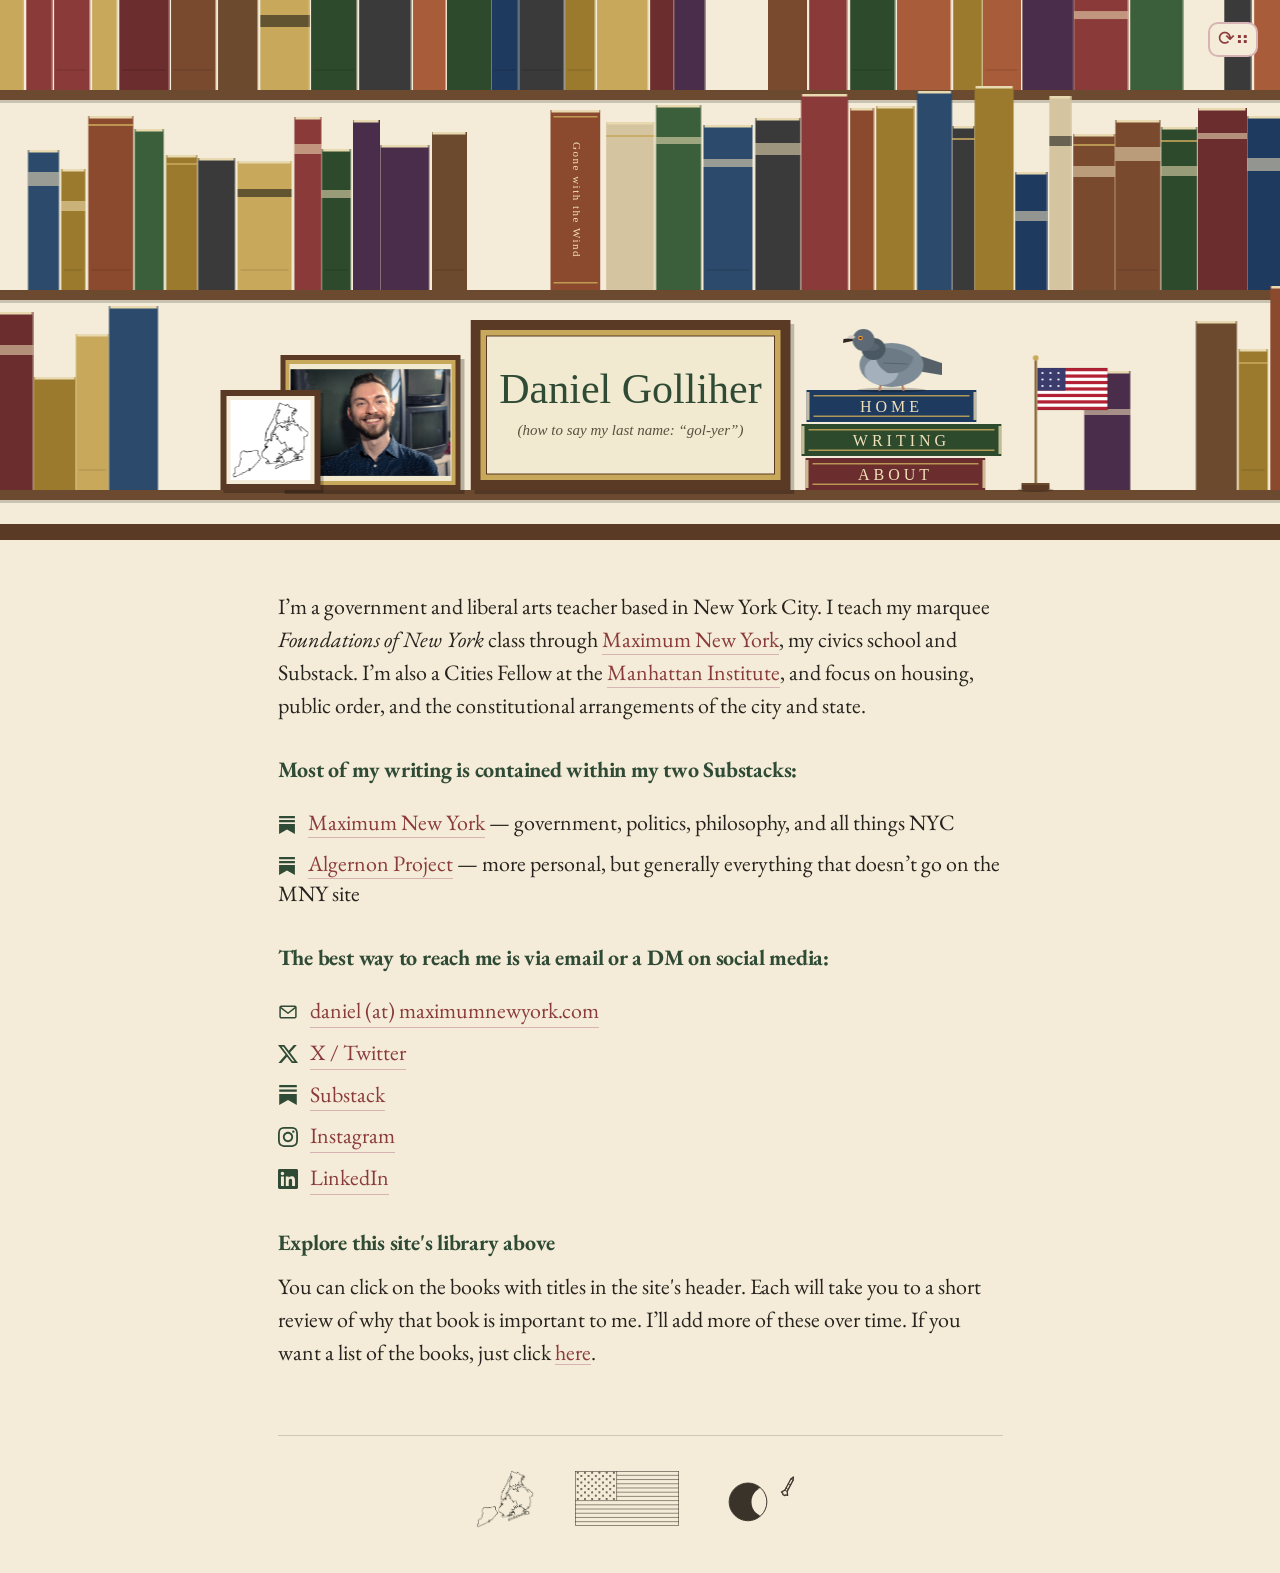
==== index.html @ 2d8f5385 "Simplify moon to crescent-shadow-inside-circle (matching model image) The photo-informed version wit" ====
<!doctype html>
<html lang="en">
<head>
  <meta charset="utf-8">
  <title>Daniel Golliher</title>
  <meta name="viewport" content="width=850">
  <link rel="stylesheet" href="lib/style.css">
</head>
<body>

<div class="shelves">
  <object id="shelves" class="shelves" type="image/svg+xml" data="lib/shelves.svg"></object>
  <script>
    window.populate_shelves = function(shelves) {
      var doc = shelves.contentDocument;
      if (!doc) return;
      var books = doc.querySelectorAll('g.book');
      var group_delays = {};
      books.forEach(function(book) {
        var group = Array.from(book.classList).find(c => c.startsWith('book-g'));
        var delay;
        if (group && group_delays[group] === undefined) {
          group_delays[group] = Math.random() * 2.5;
          delay = group_delays[group];
        } else if (group) {
          delay = group_delays[group] + Math.random() * 0.4;
        } else {
          delay = Math.random() * 2.5;
        }
        book.style.animation = 'none';
        void book.getBoundingClientRect();
        setTimeout(function() {
          book.style.opacity = '0';
          book.style.animation = 'place_book 0.9s ease-out forwards';
          book.style.animationDelay = delay + 's';
        }, 10);
      });
    };

    document.addEventListener('DOMContentLoaded', function() {
      var shelves = document.getElementById('shelves');
      shelves.addEventListener('load', function() {
        var already = sessionStorage.getItem('has_populated_shelves');
        if (!already) {
          populate_shelves(shelves);
          sessionStorage.setItem('has_populated_shelves', 'true');
        } else {
          var doc = shelves.contentDocument;
          if (doc) doc.querySelectorAll('g.book').forEach(function(b) { b.style.opacity = '1'; });
        }
      });
      var btn = document.getElementById('restock_shelves');
      if (btn) btn.addEventListener('click', function(e) {
        e.preventDefault();
        populate_shelves(shelves);
      });
    });
  </script>
</div>

<a href="#" id="restock_shelves" class="restock" title="Restock the shelves">&#10227;&#10294;</a>

<h1 class="sr-only">Daniel Golliher</h1>
<nav class="sr-only">
  <a href="./">Home</a>
  <a href="#writing">Writing</a>
  <a href="#about">About</a>
</nav>

<section id="about">
  <p>
    I&rsquo;m a government and liberal arts teacher based in New York City.
    I teach my marquee <em>Foundations of New York</em> class through
    <a href="https://maximumnewyork.com">Maximum New York</a>, my civics
    school and Substack. I&rsquo;m also a Cities Fellow at the
    <a href="https://manhattan.institute">Manhattan Institute</a>, and focus
    on housing, public order, and the constitutional arrangements of the
    city and state.
  </p>
</section>

<section id="writing">
  <h2>Most of my writing is contained within my two Substacks:</h2>
  <ul class="writing-list">
    <li>
      <svg class="icon" viewBox="0 0 24 24" fill="currentColor" aria-hidden="true">
        <path d="M22.539 8.242H1.46V5.406h21.08v2.836zM1.46 10.812V24L12 18.11 22.54 24V10.812H1.46zM22.54 0H1.46v2.836h21.08V0z"/>
      </svg>
      <a href="https://maximumnewyork.com" target="_blank" rel="noopener">Maximum New York</a> &mdash; government, politics, philosophy, and all things NYC
    </li>
    <li>
      <svg class="icon" viewBox="0 0 24 24" fill="currentColor" aria-hidden="true">
        <path d="M22.539 8.242H1.46V5.406h21.08v2.836zM1.46 10.812V24L12 18.11 22.54 24V10.812H1.46zM22.54 0H1.46v2.836h21.08V0z"/>
      </svg>
      <a href="#" target="_blank" rel="noopener">Algernon Project</a> &mdash; more personal, but generally everything that doesn&rsquo;t go on the MNY site
    </li>
  </ul>
</section>

<section id="contact">
  <h2>The best way to reach me is via email or a DM on social media:</h2>
  <ul class="contact-list">
    <li>
      <svg class="icon" viewBox="0 0 24 24" fill="none" stroke="currentColor" stroke-width="1.8" stroke-linejoin="round" stroke-linecap="round" aria-hidden="true">
        <rect x="2.5" y="5" width="19" height="14" rx="1.5"/>
        <path d="M3 6.5l9 7 9-7"/>
      </svg>
      <a href="mailto:daniel@maximumnewyork.com" target="_blank" rel="noopener">daniel (at) maximumnewyork.com</a>
    </li>
    <li>
      <svg class="icon" viewBox="0 0 24 24" fill="currentColor" aria-hidden="true">
        <path d="M18.901 1.153h3.68l-8.04 9.19L24 22.846h-7.406l-5.8-7.584-6.638 7.584H.474l8.6-9.83L0 1.154h7.594l5.243 6.932ZM17.61 20.644h2.039L6.486 3.24H4.298Z"/>
      </svg>
      <a href="https://x.com/danielgolliher" target="_blank" rel="noopener">X / Twitter</a>
    </li>
    <li>
      <svg class="icon" viewBox="0 0 24 24" fill="currentColor" aria-hidden="true">
        <path d="M22.539 8.242H1.46V5.406h21.08v2.836zM1.46 10.812V24L12 18.11 22.54 24V10.812H1.46zM22.54 0H1.46v2.836h21.08V0z"/>
      </svg>
      <a href="https://substack.com/@danielgolliher" target="_blank" rel="noopener">Substack</a>
    </li>
    <li>
      <svg class="icon" viewBox="0 0 24 24" fill="currentColor" aria-hidden="true">
        <path d="M12 2.163c3.204 0 3.584.012 4.85.07 3.252.148 4.771 1.691 4.919 4.919.058 1.265.069 1.645.069 4.849 0 3.205-.012 3.584-.069 4.849-.149 3.225-1.664 4.771-4.919 4.919-1.266.058-1.644.07-4.85.07-3.204 0-3.584-.012-4.849-.07-3.26-.149-4.771-1.699-4.919-4.92-.058-1.265-.07-1.644-.07-4.849 0-3.204.013-3.583.07-4.849.149-3.227 1.664-4.771 4.919-4.919 1.266-.057 1.645-.069 4.849-.069zm0-2.163c-3.259 0-3.667.014-4.947.072-4.358.2-6.78 2.618-6.98 6.98-.059 1.281-.073 1.689-.073 4.948 0 3.259.014 3.668.072 4.948.2 4.358 2.618 6.78 6.98 6.98 1.281.058 1.689.072 4.948.072 3.259 0 3.668-.014 4.948-.072 4.354-.2 6.782-2.618 6.979-6.98.059-1.28.073-1.689.073-4.948 0-3.259-.014-3.667-.072-4.947-.196-4.354-2.617-6.78-6.979-6.98-1.281-.059-1.69-.073-4.949-.073zm0 5.838c-3.403 0-6.162 2.759-6.162 6.162s2.759 6.163 6.162 6.163 6.162-2.759 6.162-6.163c0-3.403-2.759-6.162-6.162-6.162zm0 10.162c-2.209 0-4-1.79-4-4 0-2.209 1.791-4 4-4s4 1.791 4 4c0 2.21-1.791 4-4 4zm6.406-11.845c-.796 0-1.441.645-1.441 1.44s.645 1.44 1.441 1.44c.795 0 1.439-.645 1.439-1.44s-.644-1.44-1.439-1.44z"/>
      </svg>
      <a href="https://instagram.com/danielgolliher" target="_blank" rel="noopener">Instagram</a>
    </li>
    <li>
      <svg class="icon" viewBox="0 0 24 24" fill="currentColor" aria-hidden="true">
        <path d="M20.447 20.452h-3.554v-5.569c0-1.328-.027-3.037-1.852-3.037-1.853 0-2.136 1.445-2.136 2.939v5.667H9.351V9h3.414v1.561h.046c.477-.9 1.637-1.85 3.37-1.85 3.601 0 4.267 2.37 4.267 5.455v6.286zM5.337 7.433c-1.144 0-2.063-.926-2.063-2.065 0-1.138.92-2.063 2.063-2.063 1.14 0 2.064.925 2.064 2.063 0 1.139-.925 2.065-2.064 2.065zm1.782 13.019H3.555V9h3.564v11.452zM22.225 0H1.771C.792 0 0 .774 0 1.729v20.542C0 23.227.792 24 1.771 24h20.451C23.2 24 24 23.227 24 22.271V1.729C24 .774 23.2 0 22.225 0z"/>
      </svg>
      <a href="https://linkedin.com/in/danielgolliher" target="_blank" rel="noopener">LinkedIn</a>
    </li>
  </ul>
</section>

<section id="library">
  <h2>Explore this site's library above</h2>
  <p>
    You can click on the books with titles in the site's header. Each will take
    you to a short review of why that book is important to me. I&rsquo;ll add
    more of these over time. If you want a list of the books, just click
    <button type="button" class="library-toggle" aria-expanded="false" aria-controls="library-list">here</button>.
  </p>
  <ul id="library-list" class="library-list" hidden>
    <!-- BOOKS:START -->
    <li><a href="/books/gone-with-the-wind/">Gone with the Wind</a></li>
    <!-- BOOKS:END -->
  </ul>
</section>

<script>
  (function() {
    var btn = document.querySelector('.library-toggle');
    if (!btn) return;
    btn.addEventListener('click', function() {
      var list = document.getElementById('library-list');
      if (!list) return;
      var hidden = list.hasAttribute('hidden');
      if (hidden) list.removeAttribute('hidden'); else list.setAttribute('hidden', '');
      btn.setAttribute('aria-expanded', String(hidden));
    });
  })();
</script>

<footer class="flourish" aria-hidden="true">
  <img class="flourish-item flourish-boroughs" src="lib/nyc-boroughs.png" alt="" width="60" height="60">

  <svg class="flourish-item flourish-flag" viewBox="0 0 190 100" width="104" height="55" xmlns="http://www.w3.org/2000/svg">
    <g fill="none" stroke="#3a332a" stroke-width="1" stroke-linejoin="miter" stroke-linecap="butt" vector-effect="non-scaling-stroke">
      <!-- outer border -->
      <rect x="0.5" y="0.5" width="189" height="99"/>
      <!-- top 6 stripe lines span only from canton right (x=76) to flag right -->
      <line x1="76" y1="7.69"  x2="190" y2="7.69"/>
      <line x1="76" y1="15.38" x2="190" y2="15.38"/>
      <line x1="76" y1="23.08" x2="190" y2="23.08"/>
      <line x1="76" y1="30.77" x2="190" y2="30.77"/>
      <line x1="76" y1="38.46" x2="190" y2="38.46"/>
      <line x1="76" y1="46.15" x2="190" y2="46.15"/>
      <!-- canton bottom = stripe line 7, full width -->
      <line x1="0" y1="53.85" x2="190" y2="53.85"/>
      <!-- remaining 5 stripe lines, full width -->
      <line x1="0" y1="61.54" x2="190" y2="61.54"/>
      <line x1="0" y1="69.23" x2="190" y2="69.23"/>
      <line x1="0" y1="76.92" x2="190" y2="76.92"/>
      <line x1="0" y1="84.62" x2="190" y2="84.62"/>
      <line x1="0" y1="92.31" x2="190" y2="92.31"/>
      <!-- canton right edge -->
      <line x1="76" y1="0" x2="76" y2="53.85"/>
      <!-- 50 outlined stars in 9 rows (6-5-6-5-6-5-6-5-6) -->
      <defs>
        <polygon id="f-star"
          points="0,-1.8 0.40,-0.56 1.71,-0.56 0.65,0.21 1.06,1.46 0,0.69 -1.06,1.46 -0.65,0.21 -1.71,-0.56 -0.40,-0.56"/>
      </defs>
      <use href="#f-star" x="5"    y="2.9"/><use href="#f-star" x="18.2" y="2.9"/><use href="#f-star" x="31.4" y="2.9"/>
      <use href="#f-star" x="44.6" y="2.9"/><use href="#f-star" x="57.8" y="2.9"/><use href="#f-star" x="71"   y="2.9"/>
      <use href="#f-star" x="11.6" y="8.9"/><use href="#f-star" x="24.8" y="8.9"/><use href="#f-star" x="38"   y="8.9"/>
      <use href="#f-star" x="51.2" y="8.9"/><use href="#f-star" x="64.4" y="8.9"/>
      <use href="#f-star" x="5"    y="14.9"/><use href="#f-star" x="18.2" y="14.9"/><use href="#f-star" x="31.4" y="14.9"/>
      <use href="#f-star" x="44.6" y="14.9"/><use href="#f-star" x="57.8" y="14.9"/><use href="#f-star" x="71"   y="14.9"/>
      <use href="#f-star" x="11.6" y="20.9"/><use href="#f-star" x="24.8" y="20.9"/><use href="#f-star" x="38"   y="20.9"/>
      <use href="#f-star" x="51.2" y="20.9"/><use href="#f-star" x="64.4" y="20.9"/>
      <use href="#f-star" x="5"    y="26.9"/><use href="#f-star" x="18.2" y="26.9"/><use href="#f-star" x="31.4" y="26.9"/>
      <use href="#f-star" x="44.6" y="26.9"/><use href="#f-star" x="57.8" y="26.9"/><use href="#f-star" x="71"   y="26.9"/>
      <use href="#f-star" x="11.6" y="32.9"/><use href="#f-star" x="24.8" y="32.9"/><use href="#f-star" x="38"   y="32.9"/>
      <use href="#f-star" x="51.2" y="32.9"/><use href="#f-star" x="64.4" y="32.9"/>
      <use href="#f-star" x="5"    y="38.9"/><use href="#f-star" x="18.2" y="38.9"/><use href="#f-star" x="31.4" y="38.9"/>
      <use href="#f-star" x="44.6" y="38.9"/><use href="#f-star" x="57.8" y="38.9"/><use href="#f-star" x="71"   y="38.9"/>
      <use href="#f-star" x="11.6" y="44.9"/><use href="#f-star" x="24.8" y="44.9"/><use href="#f-star" x="38"   y="44.9"/>
      <use href="#f-star" x="51.2" y="44.9"/><use href="#f-star" x="64.4" y="44.9"/>
      <use href="#f-star" x="5"    y="50.9"/><use href="#f-star" x="18.2" y="50.9"/><use href="#f-star" x="31.4" y="50.9"/>
      <use href="#f-star" x="44.6" y="50.9"/><use href="#f-star" x="57.8" y="50.9"/><use href="#f-star" x="71"   y="50.9"/>
    </g>
  </svg>

  <svg class="flourish-item flourish-moon" viewBox="0 0 60 40" width="87" height="58" xmlns="http://www.w3.org/2000/svg">
    <defs>
      <!-- Mask that fills just the shadow portion of the moon disk.
           White areas of the mask become opaque in the masked element;
           black areas become transparent. The moon disk is white (visible),
           an offset circle bites out the lit area on the right (black). -->
      <mask id="crescent-mask">
        <rect width="60" height="40" fill="black"/>
        <circle cx="20" cy="22" r="13" fill="white"/>
        <circle cx="33" cy="22" r="10.6" fill="black"/>
      </mask>
    </defs>

    <!-- Crescent shadow: solid ink, shaped by the mask -->
    <circle cx="20" cy="22" r="13" fill="#3a332a" mask="url(#crescent-mask)"/>

    <!-- Full moon outline over the top -->
    <circle cx="20" cy="22" r="13" fill="none" stroke="#3a332a"
            stroke-width="1" vector-effect="non-scaling-stroke"/>

    <!-- Rocket: slim elongated silhouette passing over the upper-right -->
    <g fill="none" stroke="#3a332a" stroke-linejoin="round" stroke-linecap="round"
       transform="translate(48 11) rotate(28)" stroke-width="0.9"
       vector-effect="non-scaling-stroke">
      <path d="M 0 -7 L -0.9 -5 L -0.9 3.8 L -2.4 6 L -1.2 6.3 L -0.8 7.1 L 0.8 7.1 L 1.2 6.3 L 2.4 6 L 0.9 3.8 L 0.9 -5 Z"/>
      <g stroke-width="0.5">
        <line x1="-0.9" y1="-5"   x2="0.9" y2="-5"/>
        <line x1="-0.9" y1="-1.2" x2="0.9" y2="-1.2"/>
        <line x1="-0.9" y1="2.2"  x2="0.9" y2="2.2"/>
        <line x1="-0.9" y1="3.8"  x2="0.9" y2="3.8"/>
      </g>
    </g>
  </svg>
</footer>

</body>
</html>
---- lib/style.css ----
@import url("https://fonts.googleapis.com/css2?family=EB+Garamond:ital,wght@0,400;0,500;1,400&family=IM+Fell+English:ital@0;1&family=IM+Fell+English+SC&display=swap");

:root {
  --black: #26221d;
  --accent: #8b3a3a;        /* oxblood — link */
  --accent-light: #d8b3b3;  /* faded rose — underline */
  --blue: #2f4a35;          /* deep library green — heading */
  --blue-light: #bfd1bf;
  --white: #f4ecd8;         /* warm cream — paper */
  --svg-width: 1989px;

  /* shelf theme variables — cross into the SVG via JS (and default here) */
  --wall: #f4ecd8;
  --frame: #5a3a24;
  --shelf: #6b4a30;
}

/* ############################# global ############################# */

body {
  font-family: "EB Garamond", "Adobe Caslon Pro", Georgia, serif;
  font-size: 22px;
  font-weight: 400;
  color: var(--black);
  width: 725px;
  padding: 0 50px;
  margin: 0 auto;
  background-color: var(--white);
  line-height: 1.5;
}

h1, h2, h3 { font-family: "IM Fell English", "EB Garamond", serif; }

.enable_transition { transition: background-color 0.15s; }

a, a:visited, a:active {
  color: var(--accent);
  text-decoration: none;
  border-bottom: 1px solid var(--accent-light);
}
a:hover { border-bottom: 3px solid var(--accent); }
.enable_transition_a { transition: 0.15s; }

h1, h2, h3 {
  font-weight: 700;
  color: var(--blue);
  letter-spacing: -0.01em;
}

h1 {
  font-size: 48px;
  text-align: center;
  margin: 0 0 14px;
}

h2 { font-size: 24px; text-align: center; }
h3 { font-size: 22px; }

p { margin: 0 0 1em; }

em { font-style: italic; }

ul {
  list-style: none;
  padding: 0;
  line-height: 1.4;
}

li { margin-bottom: 8px; }

section h2 {
  font-size: 22px;
  font-weight: 700;
  text-align: left;
  color: var(--blue);
  margin: 1.4em 0 0.5em;
}

/* Individual book pages (/books/<slug>/) */
article.book-page {
  margin: 1em 0 3em;
}
article.book-page h1 {
  font-family: "IM Fell English", serif;
  font-size: 34px;
  color: var(--blue);
  margin: 0.2em 0 0.6em;
  letter-spacing: 0.01em;
}
article.book-page h2 {
  font-size: 24px;
  text-align: left;
  margin: 1.4em 0 0.5em;
}
article.book-page h3 { font-size: 20px; margin: 1.2em 0 0.4em; }
article.book-page ul { margin: 0.6em 0 1em; padding-left: 1.2em; list-style: disc; }
article.book-page li { margin-bottom: 4px; }
article.book-page code {
  font-family: "Courier New", monospace;
  background: #ede3c9;
  padding: 1px 4px;
  border-radius: 3px;
  font-size: 0.9em;
}
article.book-page hr {
  border: 0;
  border-top: 1px solid rgba(46, 34, 24, 0.25);
  margin: 1.8em 0;
}
article.book-page blockquote {
  margin: 1em 0 1em 0.4em;
  padding: 0.2em 0 0.2em 1.1em;
  border-left: 3px solid rgba(46, 34, 24, 0.35);
  color: #3d342a;
  font-style: italic;
}
article.book-page blockquote p { margin: 0.6em 0; }

/* Library accordion on the home page */
button.library-toggle {
  background: none;
  border: none;
  padding: 0;
  font: inherit;
  color: var(--accent);
  cursor: pointer;
  border-bottom: 1px solid var(--accent-light);
  line-height: 1;
}
button.library-toggle:hover { border-bottom: 3px solid var(--accent); }
button.library-toggle:focus-visible { outline: 2px solid var(--accent); outline-offset: 2px; }

ul.library-list {
  margin: 0.8em 0 0;
  padding-left: 1.4em;
  list-style: disc;
  line-height: 1.5;
}
ul.library-list li { margin-bottom: 4px; }

/* Decorative end-of-page flourish */
footer.flourish {
  display: flex;
  justify-content: center;
  align-items: center;
  gap: 40px;
  margin: 3em 0 2em;
  padding: 1.5em 0 0;
  border-top: 1px solid rgba(46, 34, 24, 0.18);
}
footer.flourish .flourish-item { flex-shrink: 0; }
footer.flourish .flourish-boroughs {
  /* PNG is black-on-white — blend the white into the cream page */
  mix-blend-mode: multiply;
  opacity: 0.9;
}

ul.contact-list li {
  display: flex;
  align-items: center;
  gap: 12px;
  margin-bottom: 10px;
}

ul.contact-list .icon {
  width: 20px;
  height: 20px;
  flex-shrink: 0;
  color: var(--blue);
}

ul.writing-list li {
  margin-bottom: 10px;
}

ul.writing-list .icon {
  width: 18px;
  height: 18px;
  color: var(--blue);
  vertical-align: -4px;
  margin-right: 8px;
}

hr {
  border: none;
  height: 1px;
  background: var(--blue-light);
  margin: 20px 250px 30px;
}

/* ############################# shelves ############################# */

div.shelves {
  position: relative;
  height: 570px;
  width: 100vw;
  margin-left: calc(50% - 50vw);   /* break out of body's width to full viewport */
  margin-bottom: 20px;
  overflow: hidden;
}

object.shelves {
  position: absolute;
  display: block;
  top: -150px;
  left: 50%;
  transform: translate(-50%);
  width: var(--svg-width);
}

/* ############################# accessibility ############################# */

.sr-only {
  position: absolute;
  width: 1px;
  height: 1px;
  padding: 0;
  margin: -1px;
  overflow: hidden;
  clip: rect(0, 0, 0, 0);
  white-space: nowrap;
  border: 0;
}

/* Restock button — floats in the top-right corner of the viewport */

a.restock {
  position: fixed;
  top: 22px;
  right: 22px;
  display: inline-block;
  border: 2px solid var(--accent-light);
  border-radius: 10px;
  padding: 1px 0 0 2px;
  width: 44px;
  height: 30px;
  text-align: center;
  z-index: 10;
  background: var(--white);
  font-size: 20px;
  line-height: 26px;
}

a.restock:hover {
  color: var(--white);
  background-color: var(--accent);
  border-color: var(--accent);
  border-bottom: 2px solid var(--accent);
}

/* ############################# mobile ############################# */

@media screen and (max-width: 860px) {
  body { font-size: 36px; line-height: 1.4; }
  h2 { font-size: 40px; }
  section h2 { font-size: 34px; }
  h3 { font-size: 32px; }
  ul.contact-list li { gap: 18px; margin-bottom: 16px; }
  ul.contact-list .icon { width: 32px; height: 32px; }
  ul.writing-list li { margin-bottom: 16px; }
  ul.writing-list .icon { width: 28px; height: 28px; vertical-align: -7px; margin-right: 12px; }
  a.restock { width: 48px; height: 34px; font-size: 22px; line-height: 30px; }

  /* Zoom the shelves slightly on mobile so the nameplate and menu books
     read larger. Everything scales uniformly; boroughs/flag at the edges
     of the visible slice clip a little more. */
  object.shelves {
    transform: translate(-50%) scale(1.1);
  }
}
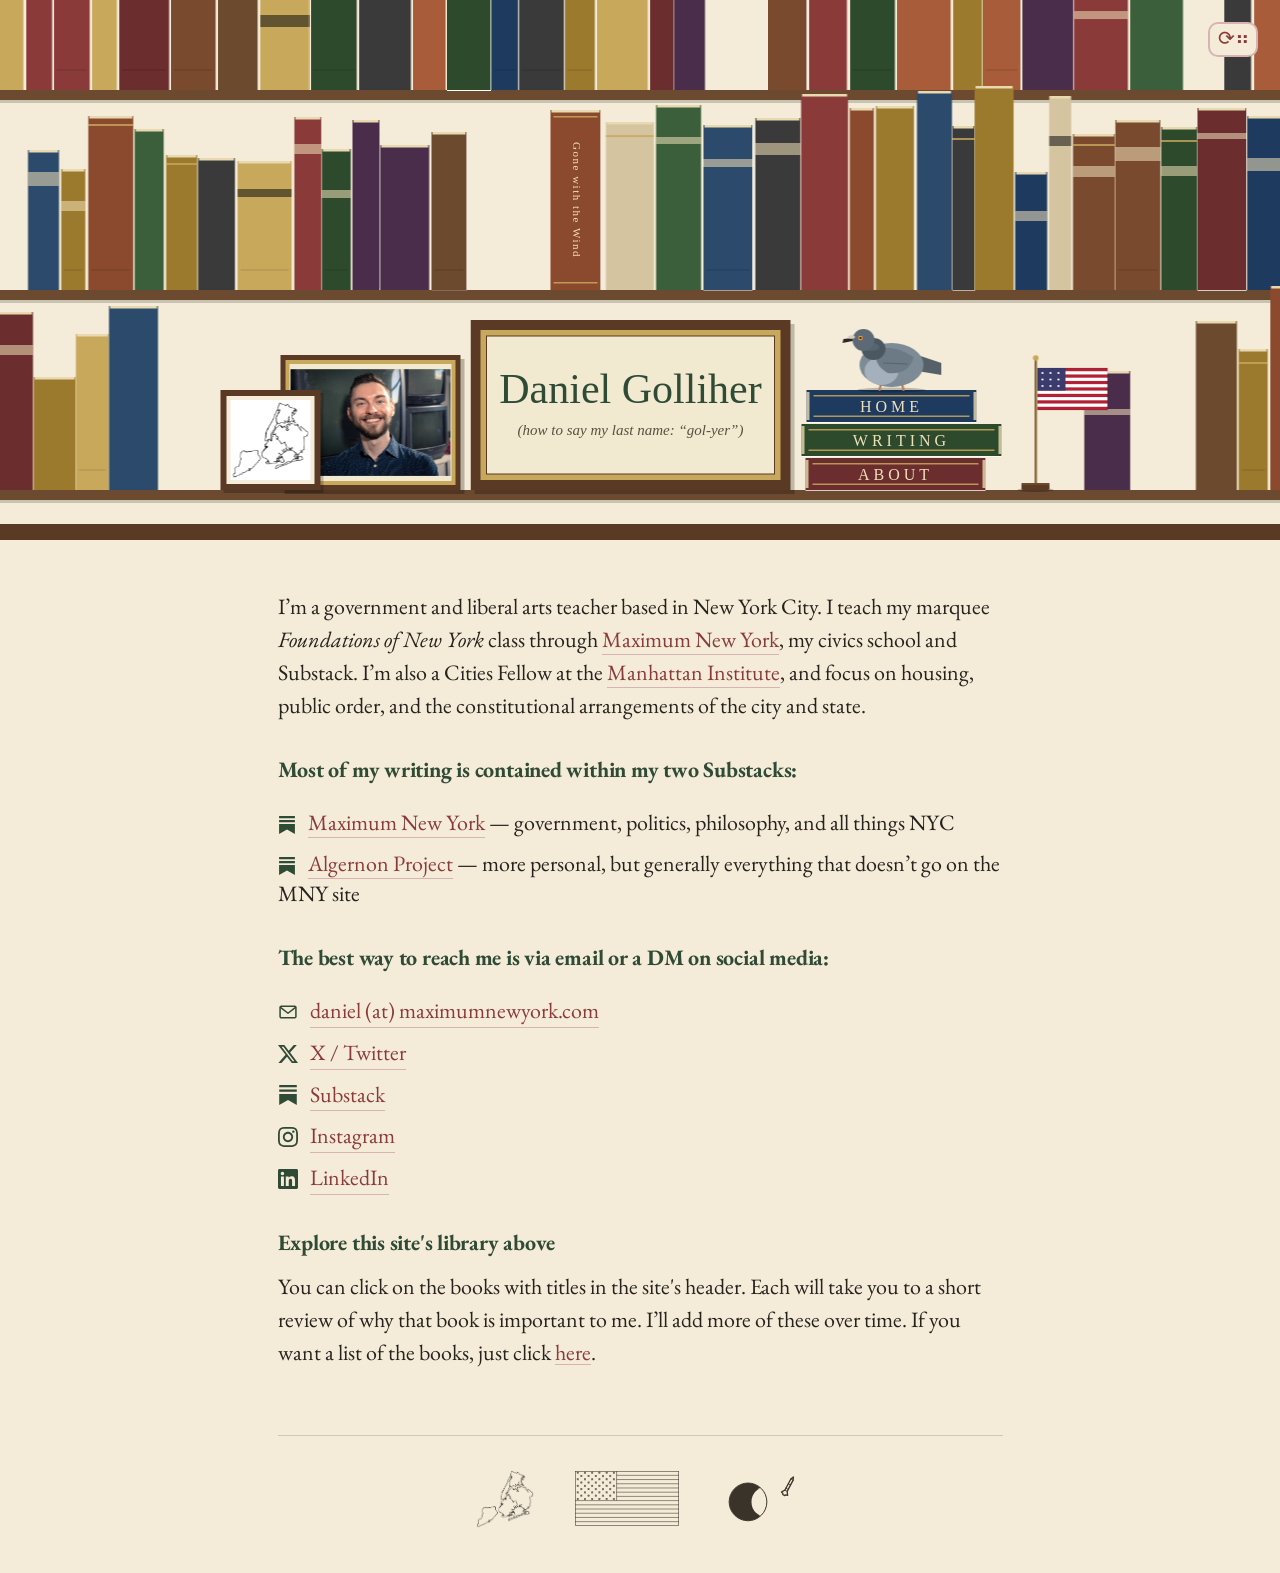
==== commit bea9138f: "Propagate the flourish footer to every page Previously only the home page had the end-of-page flouri" ====
--- a/index.html
+++ b/index.html
@@ -164,7 +164,7 @@
 </script>
 
 <footer class="flourish" aria-hidden="true">
-  <img class="flourish-item flourish-boroughs" src="lib/nyc-boroughs.png" alt="" width="60" height="60">
+  <img class="flourish-item flourish-boroughs" src="/lib/nyc-boroughs.png" alt="" width="60" height="60">
 
   <svg class="flourish-item flourish-flag" viewBox="0 0 190 100" width="104" height="55" xmlns="http://www.w3.org/2000/svg">
     <g fill="none" stroke="#3a332a" stroke-width="1" stroke-linejoin="miter" stroke-linecap="butt" vector-effect="non-scaling-stroke">
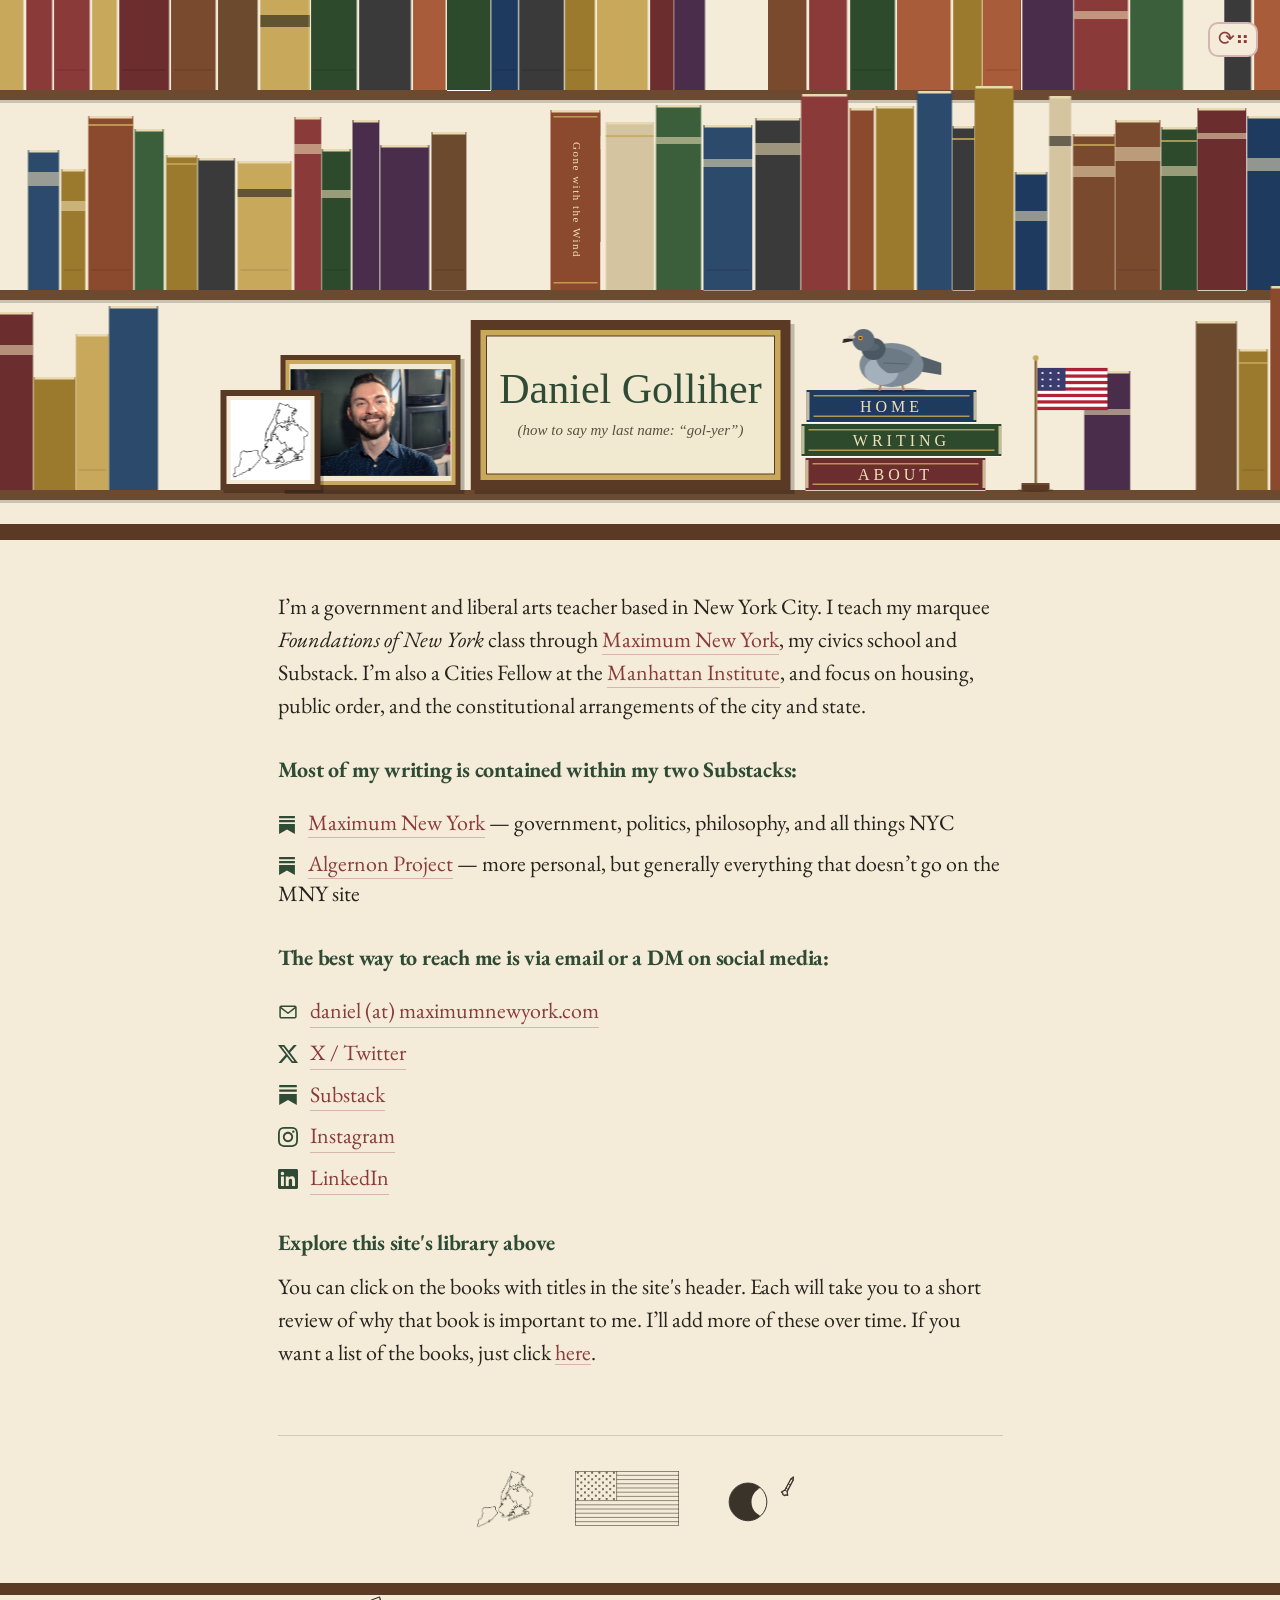
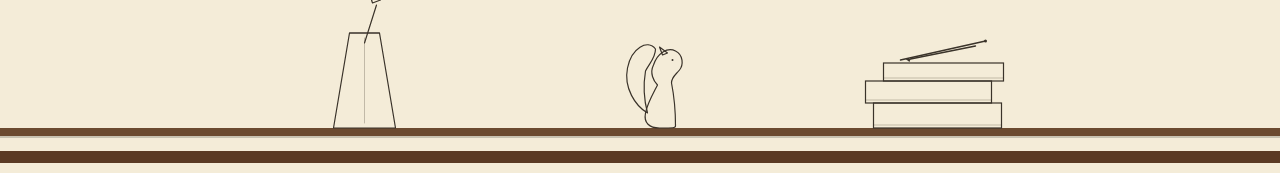
==== commit e716af1f: "Add a short curios shelf below the footer flourish A second full-bleed shelf (200px tall, matching t" ====
--- a/index.html
+++ b/index.html
@@ -248,5 +248,69 @@
   </svg>
 </footer>
 
+<aside class="curios-shelf" aria-hidden="true">
+  <svg viewBox="0 0 1989 200" xmlns="http://www.w3.org/2000/svg">
+    <!-- Back wall -->
+    <rect x="80" y="10" width="1829" height="180" fill="#f4ecd8"/>
+    <!-- Shelf plank + shadow line -->
+    <rect x="92" y="155" width="1805" height="8" fill="#6b4a30"/>
+    <rect x="92" y="163" width="1805" height="2" fill="rgba(0,0,0,0.18)"/>
+    <!-- Wooden frame (left, right, top, bottom bars) -->
+    <rect x="80" y="10" width="12" height="180" fill="#5a3a24"/>
+    <rect x="1897" y="10" width="12" height="180" fill="#5a3a24"/>
+    <rect x="80" y="10" width="1829" height="12" fill="#5a3a24"/>
+    <rect x="80" y="178" width="1829" height="12" fill="#5a3a24"/>
+
+    <!-- Curio 1: Metronome -->
+    <g fill="none" stroke="#3a332a" stroke-width="1.2" stroke-linejoin="round" stroke-linecap="round" vector-effect="non-scaling-stroke">
+      <path d="M 688 155 L 750 155 L 734 60 L 704 60 Z"/>
+      <line x1="704" y1="60" x2="734" y2="60"/>
+      <line x1="719" y1="150" x2="719" y2="65" stroke-width="0.5" opacity="0.55"/>
+      <line x1="719" y1="70" x2="731" y2="32"/>
+      <path d="M 727 30 L 735 27 L 734 24 L 726 27 Z"/>
+    </g>
+
+    <!-- Curio 2: Squirrel figurine -->
+    <g fill="none" stroke="#3a332a" stroke-width="1.2" stroke-linejoin="round" stroke-linecap="round" vector-effect="non-scaling-stroke">
+      <!-- Body + head silhouette (sitting, facing right) -->
+      <path d="M 1014 155
+               C 1004 155 998 150 1000 140
+               C 1002 130 1008 120 1012 112
+               C 1008 108 1004 100 1008 92
+               C 1012 80 1022 74 1030 78
+               C 1038 82 1038 92 1034 97
+               C 1030 102 1026 104 1026 110
+               C 1028 120 1030 135 1030 153
+               C 1030 155 1028 155 1014 155 Z"/>
+      <!-- Ear -->
+      <path d="M 1017 82 L 1014 74 L 1022 80 Z"/>
+      <!-- Eye -->
+      <circle cx="1027" cy="87" r="1" fill="#3a332a" stroke="none"/>
+      <!-- Bushy tail curling up behind -->
+      <path d="M 1002 140
+               C 990 133 978 115 982 95
+               C 986 75 1002 66 1010 76
+               C 1010 85 1004 90 1000 98
+               C 998 110 998 125 1002 140 Z"/>
+    </g>
+
+    <!-- Curio 3: Pile of notebooks + pens -->
+    <g fill="none" stroke="#3a332a" stroke-width="1.2" stroke-linejoin="miter" stroke-linecap="butt" vector-effect="non-scaling-stroke">
+      <rect x="1228" y="130" width="128" height="25"/>
+      <line x1="1228" y1="152" x2="1356" y2="152" stroke-width="0.5" opacity="0.55"/>
+      <rect x="1220" y="108" width="126" height="22"/>
+      <line x1="1220" y1="127" x2="1346" y2="127" stroke-width="0.5" opacity="0.55"/>
+      <rect x="1238" y="90" width="120" height="18"/>
+      <line x1="1238" y1="105" x2="1358" y2="105" stroke-width="0.5" opacity="0.55"/>
+    </g>
+    <g fill="none" stroke="#3a332a" stroke-width="1.4" stroke-linejoin="round" stroke-linecap="round" vector-effect="non-scaling-stroke">
+      <line x1="1255" y1="87" x2="1340" y2="68"/>
+      <circle cx="1340" cy="68" r="1.5" fill="#3a332a" stroke="none"/>
+      <line x1="1265" y1="86" x2="1330" y2="73"/>
+      <path d="M 1265 86 L 1260 86 L 1264 89 Z" fill="#3a332a" stroke="none"/>
+    </g>
+  </svg>
+</aside>
+
 </body>
 </html>
--- a/lib/style.css
+++ b/lib/style.css
@@ -153,6 +153,31 @@
   /* PNG is black-on-white — blend the white into the cream page */
   mix-blend-mode: multiply;
   opacity: 0.9;
+}
+
+/* Small curios shelf sitting below the flourish, full-bleed like the top shelves */
+.curios-shelf {
+  position: relative;
+  width: 100vw;
+  margin-left: calc(50% - 50vw);
+  margin-top: 2em;
+  margin-bottom: 0;
+  height: 200px;
+  overflow: hidden;
+}
+.curios-shelf > svg {
+  position: absolute;
+  top: 0;
+  left: 50%;
+  transform: translateX(-50%);
+  width: 1989px;
+  height: 200px;
+  display: block;
+}
+@media screen and (max-width: 860px) {
+  .curios-shelf > svg {
+    transform: translateX(-50%) scale(1.1);
+  }
 }
 
 ul.contact-list li {
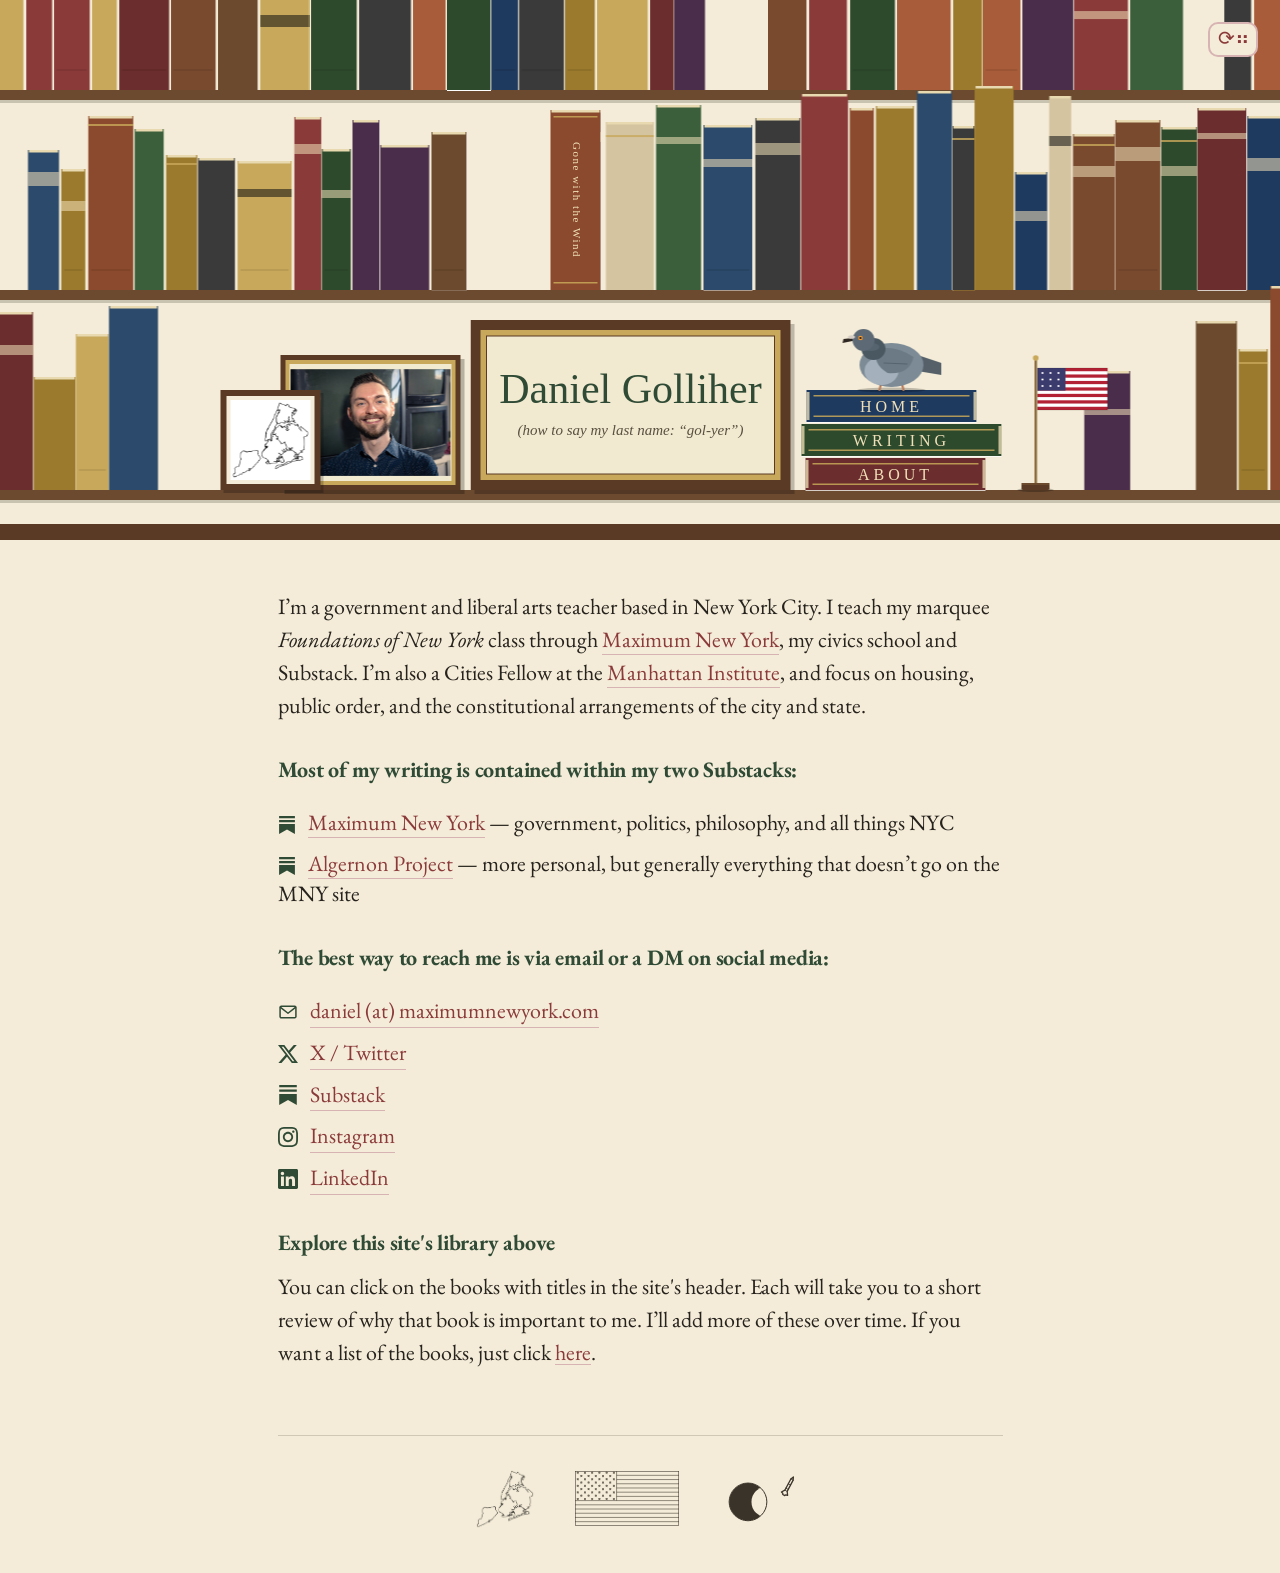
==== commit 835a107a: "Remove the curios shelf Take out the short wooden shelf with metronome/squirrel/notebooks that was a" ====
--- a/index.html
+++ b/index.html
@@ -248,69 +248,5 @@
   </svg>
 </footer>
 
-<aside class="curios-shelf" aria-hidden="true">
-  <svg viewBox="0 0 1989 200" xmlns="http://www.w3.org/2000/svg">
-    <!-- Back wall -->
-    <rect x="80" y="10" width="1829" height="180" fill="#f4ecd8"/>
-    <!-- Shelf plank + shadow line -->
-    <rect x="92" y="155" width="1805" height="8" fill="#6b4a30"/>
-    <rect x="92" y="163" width="1805" height="2" fill="rgba(0,0,0,0.18)"/>
-    <!-- Wooden frame (left, right, top, bottom bars) -->
-    <rect x="80" y="10" width="12" height="180" fill="#5a3a24"/>
-    <rect x="1897" y="10" width="12" height="180" fill="#5a3a24"/>
-    <rect x="80" y="10" width="1829" height="12" fill="#5a3a24"/>
-    <rect x="80" y="178" width="1829" height="12" fill="#5a3a24"/>
-
-    <!-- Curio 1: Metronome -->
-    <g fill="none" stroke="#3a332a" stroke-width="1.2" stroke-linejoin="round" stroke-linecap="round" vector-effect="non-scaling-stroke">
-      <path d="M 688 155 L 750 155 L 734 60 L 704 60 Z"/>
-      <line x1="704" y1="60" x2="734" y2="60"/>
-      <line x1="719" y1="150" x2="719" y2="65" stroke-width="0.5" opacity="0.55"/>
-      <line x1="719" y1="70" x2="731" y2="32"/>
-      <path d="M 727 30 L 735 27 L 734 24 L 726 27 Z"/>
-    </g>
-
-    <!-- Curio 2: Squirrel figurine -->
-    <g fill="none" stroke="#3a332a" stroke-width="1.2" stroke-linejoin="round" stroke-linecap="round" vector-effect="non-scaling-stroke">
-      <!-- Body + head silhouette (sitting, facing right) -->
-      <path d="M 1014 155
-               C 1004 155 998 150 1000 140
-               C 1002 130 1008 120 1012 112
-               C 1008 108 1004 100 1008 92
-               C 1012 80 1022 74 1030 78
-               C 1038 82 1038 92 1034 97
-               C 1030 102 1026 104 1026 110
-               C 1028 120 1030 135 1030 153
-               C 1030 155 1028 155 1014 155 Z"/>
-      <!-- Ear -->
-      <path d="M 1017 82 L 1014 74 L 1022 80 Z"/>
-      <!-- Eye -->
-      <circle cx="1027" cy="87" r="1" fill="#3a332a" stroke="none"/>
-      <!-- Bushy tail curling up behind -->
-      <path d="M 1002 140
-               C 990 133 978 115 982 95
-               C 986 75 1002 66 1010 76
-               C 1010 85 1004 90 1000 98
-               C 998 110 998 125 1002 140 Z"/>
-    </g>
-
-    <!-- Curio 3: Pile of notebooks + pens -->
-    <g fill="none" stroke="#3a332a" stroke-width="1.2" stroke-linejoin="miter" stroke-linecap="butt" vector-effect="non-scaling-stroke">
-      <rect x="1228" y="130" width="128" height="25"/>
-      <line x1="1228" y1="152" x2="1356" y2="152" stroke-width="0.5" opacity="0.55"/>
-      <rect x="1220" y="108" width="126" height="22"/>
-      <line x1="1220" y1="127" x2="1346" y2="127" stroke-width="0.5" opacity="0.55"/>
-      <rect x="1238" y="90" width="120" height="18"/>
-      <line x1="1238" y1="105" x2="1358" y2="105" stroke-width="0.5" opacity="0.55"/>
-    </g>
-    <g fill="none" stroke="#3a332a" stroke-width="1.4" stroke-linejoin="round" stroke-linecap="round" vector-effect="non-scaling-stroke">
-      <line x1="1255" y1="87" x2="1340" y2="68"/>
-      <circle cx="1340" cy="68" r="1.5" fill="#3a332a" stroke="none"/>
-      <line x1="1265" y1="86" x2="1330" y2="73"/>
-      <path d="M 1265 86 L 1260 86 L 1264 89 Z" fill="#3a332a" stroke="none"/>
-    </g>
-  </svg>
-</aside>
-
 </body>
 </html>
--- a/lib/style.css
+++ b/lib/style.css
@@ -155,30 +155,6 @@
   opacity: 0.9;
 }
 
-/* Small curios shelf sitting below the flourish, full-bleed like the top shelves */
-.curios-shelf {
-  position: relative;
-  width: 100vw;
-  margin-left: calc(50% - 50vw);
-  margin-top: 2em;
-  margin-bottom: 0;
-  height: 200px;
-  overflow: hidden;
-}
-.curios-shelf > svg {
-  position: absolute;
-  top: 0;
-  left: 50%;
-  transform: translateX(-50%);
-  width: 1989px;
-  height: 200px;
-  display: block;
-}
-@media screen and (max-width: 860px) {
-  .curios-shelf > svg {
-    transform: translateX(-50%) scale(1.1);
-  }
-}
 
 ul.contact-list li {
   display: flex;
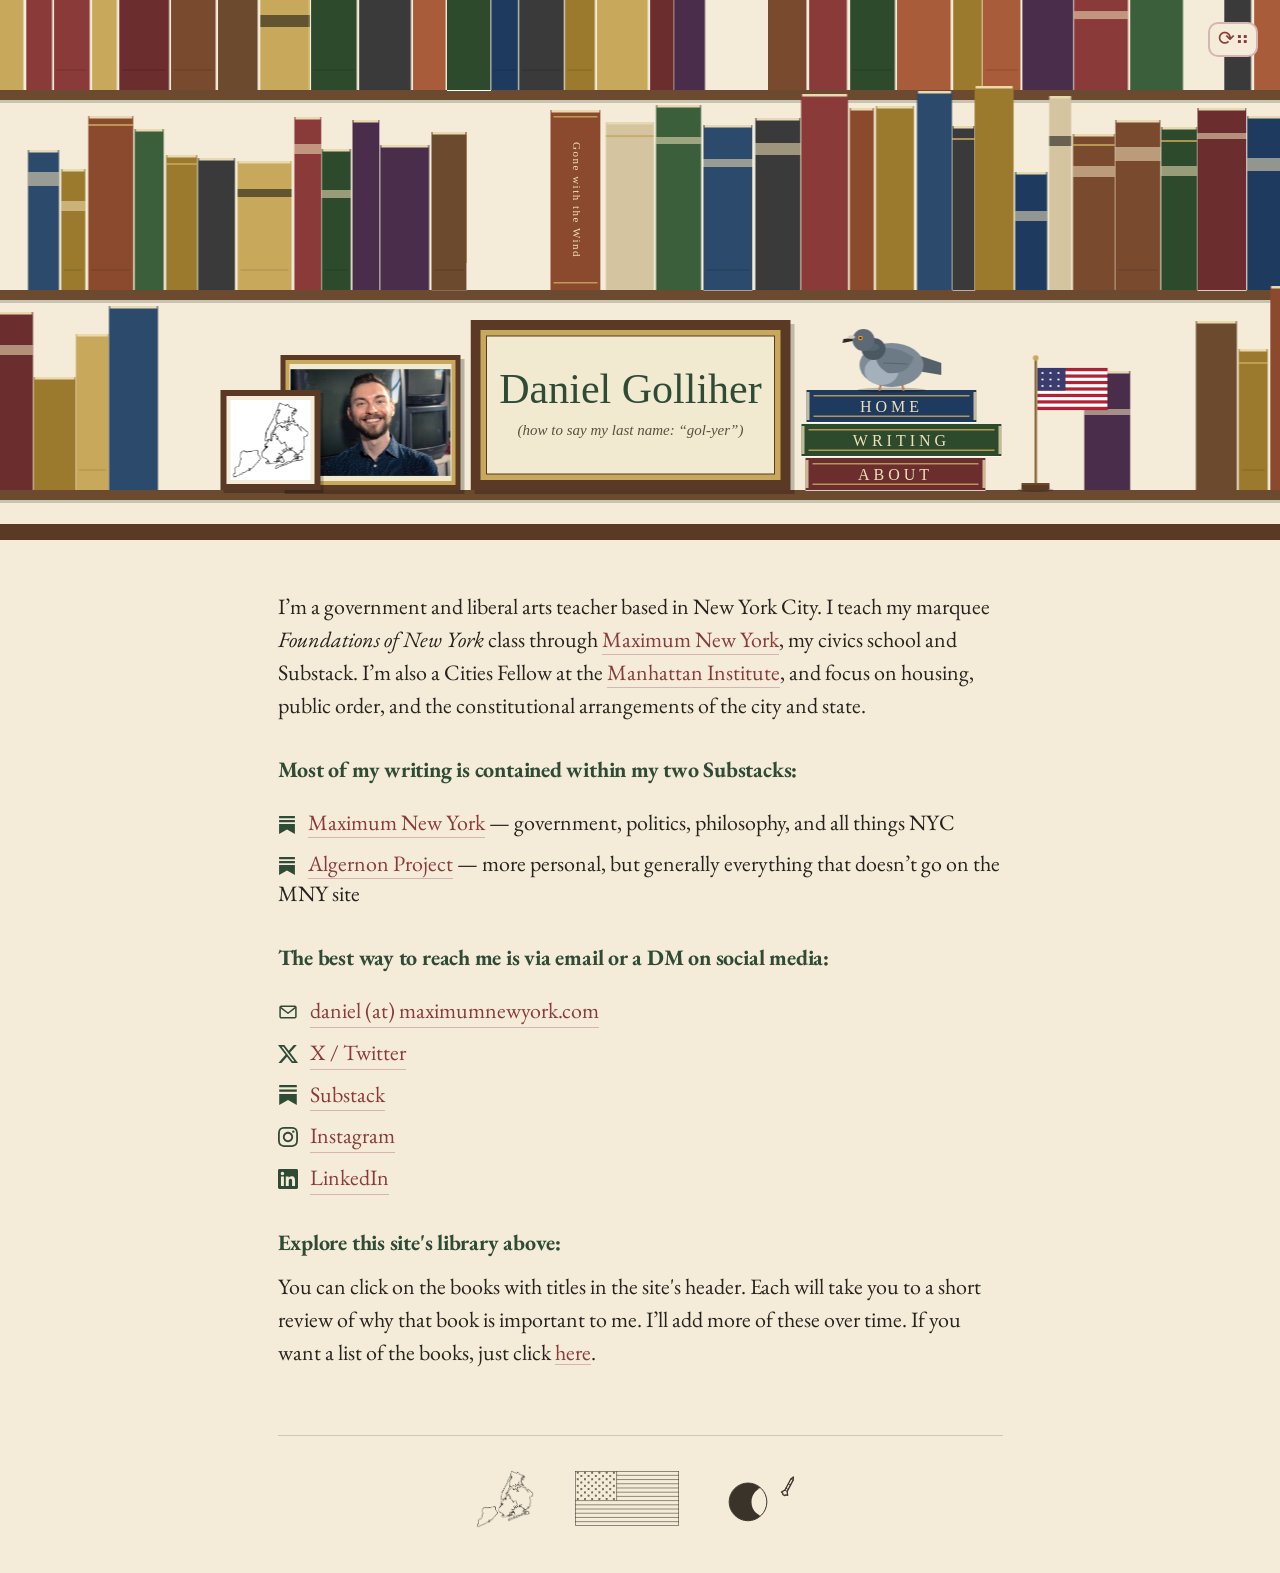
==== commit a92a1d19: "Add colon to library-section header for consistency with other h2s Co-Authored-By: Claude Opus 4.7 (" ====
--- a/index.html
+++ b/index.html
@@ -135,7 +135,7 @@
 </section>
 
 <section id="library">
-  <h2>Explore this site's library above</h2>
+  <h2>Explore this site's library above:</h2>
   <p>
     You can click on the books with titles in the site's header. Each will take
     you to a short review of why that book is important to me. I&rsquo;ll add
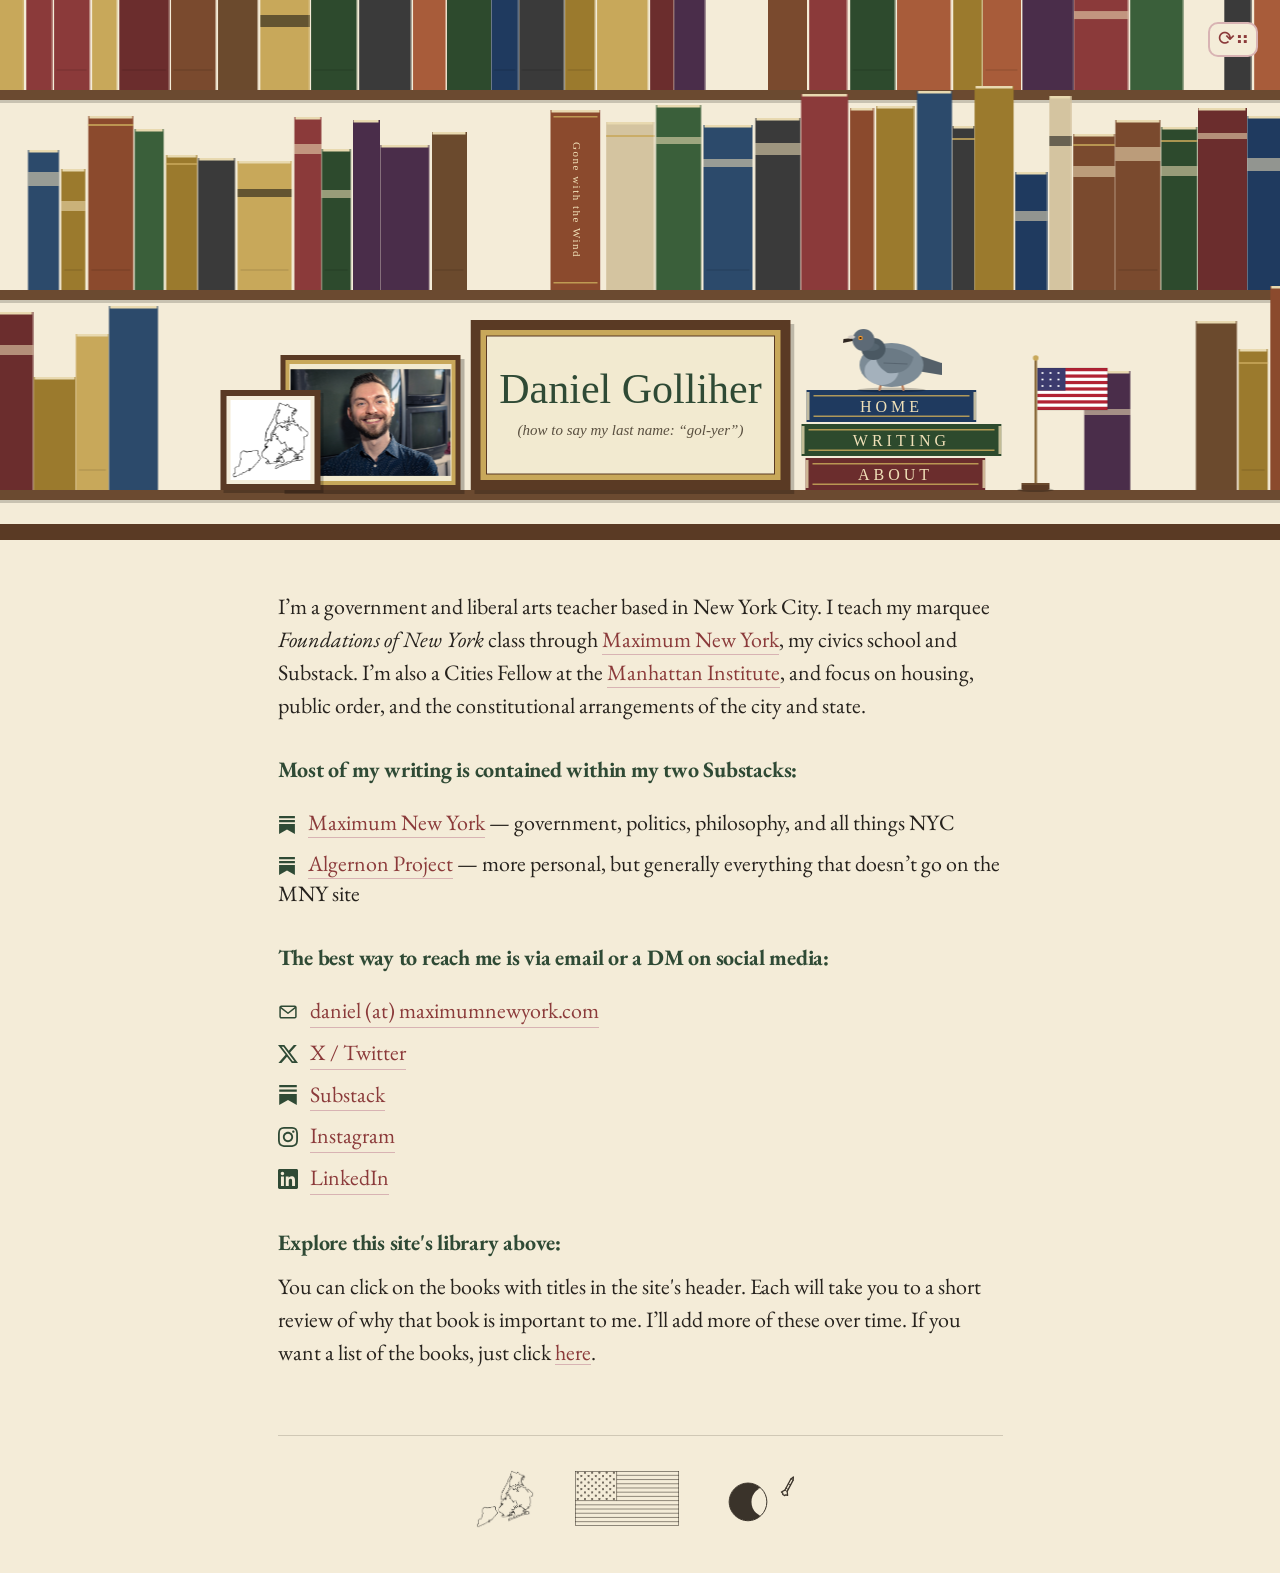
==== commit d96155ac: "Add social media preview image and Open Graph / Twitter meta New 1200×630 OG card at lib/og-image.pn" ====
--- a/index.html
+++ b/index.html
@@ -4,6 +4,20 @@
   <meta charset="utf-8">
   <title>Daniel Golliher</title>
   <meta name="viewport" content="width=850">
+  <meta name="description" content="Writer and teacher based in New York City. Founder of Maximum New York, Cities Fellow at the Manhattan Institute.">
+  <!-- Open Graph / Twitter social preview -->
+  <meta property="og:type" content="website">
+  <meta property="og:site_name" content="Daniel Golliher">
+  <meta property="og:title" content="Daniel Golliher">
+  <meta property="og:description" content="On the governance and greatness of New York.">
+  <meta property="og:url" content="https://www.danielgolliher.com/">
+  <meta property="og:image" content="https://www.danielgolliher.com/lib/og-image.png">
+  <meta property="og:image:width" content="1200">
+  <meta property="og:image:height" content="630">
+  <meta name="twitter:card" content="summary_large_image">
+  <meta name="twitter:title" content="Daniel Golliher">
+  <meta name="twitter:description" content="On the governance and greatness of New York.">
+  <meta name="twitter:image" content="https://www.danielgolliher.com/lib/og-image.png">
   <link rel="stylesheet" href="lib/style.css">
 </head>
 <body>
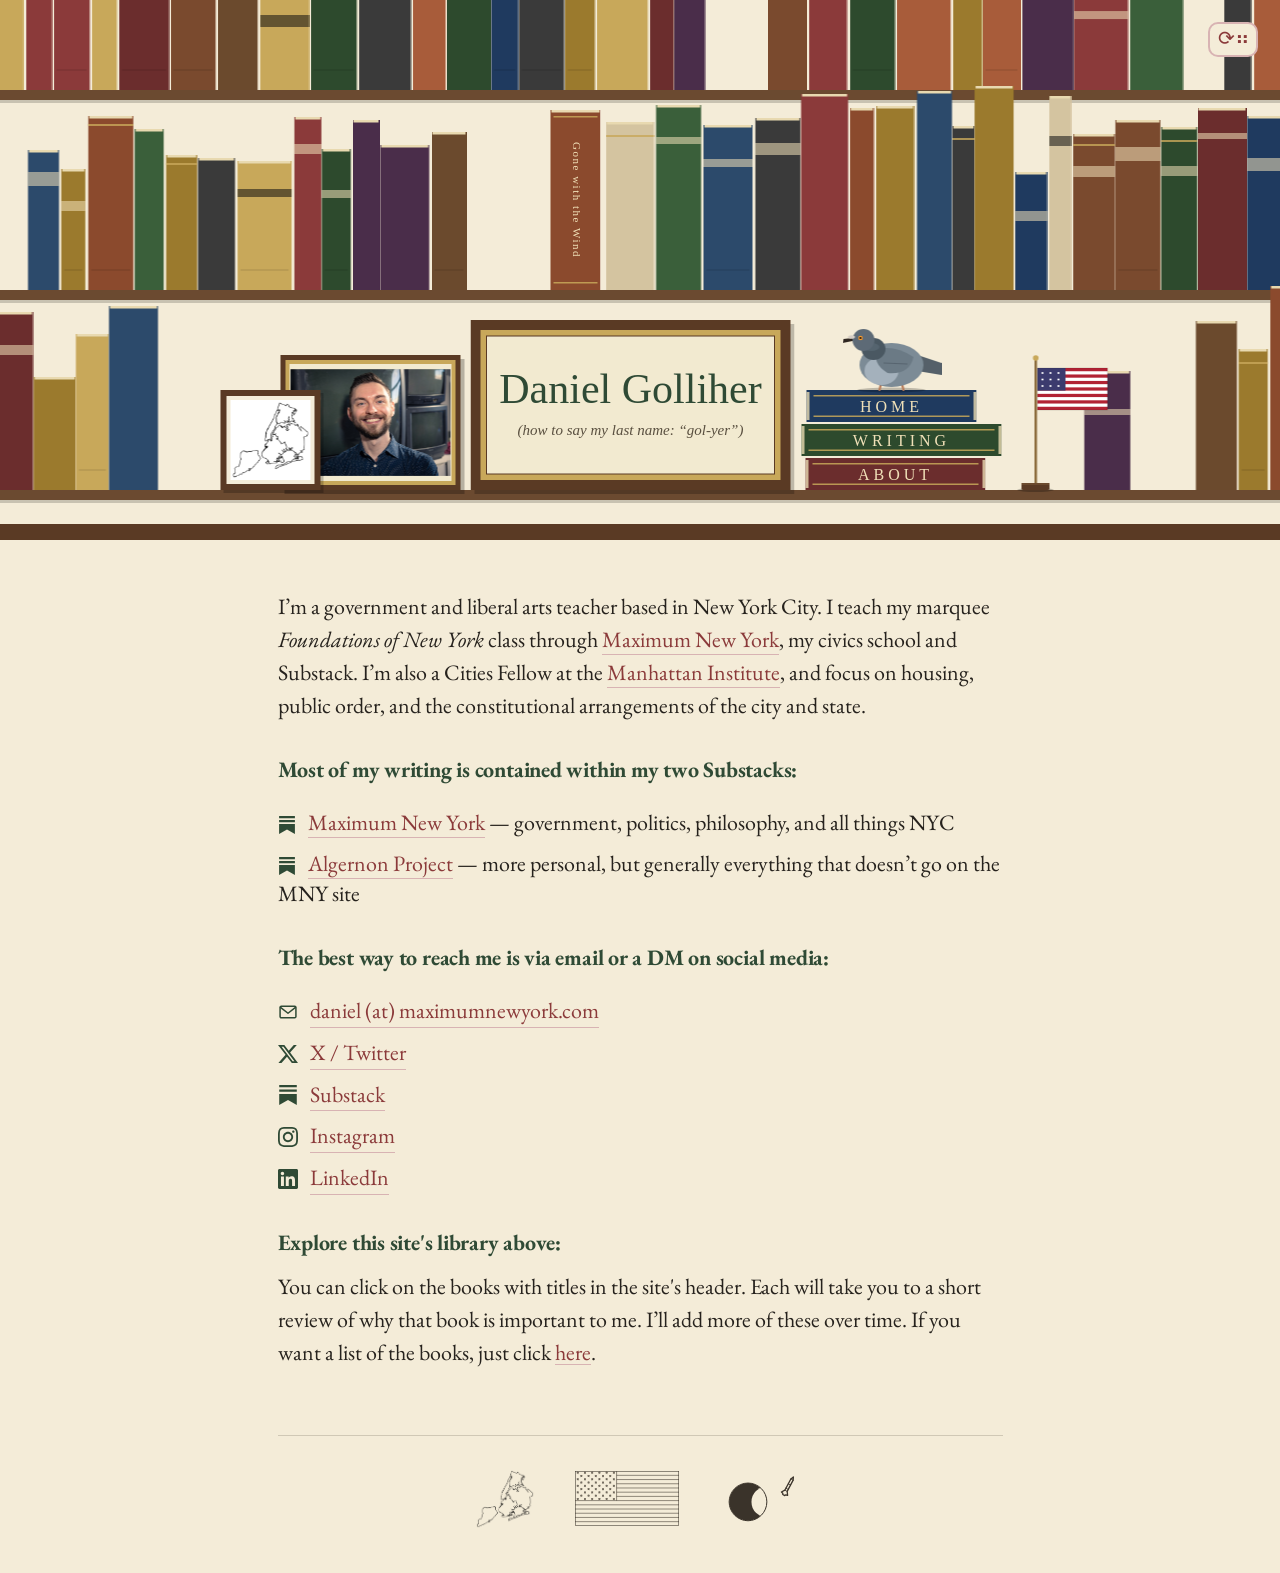
==== commit 112debf5: "Add Google Analytics (gtag.js G-GLKQCE09RE) to every page Snippet placed as the first child of <head" ====
--- a/index.html
+++ b/index.html
@@ -1,6 +1,15 @@
 <!doctype html>
 <html lang="en">
 <head>
+  <!-- Google tag (gtag.js) -->
+  <script async src="https://www.googletagmanager.com/gtag/js?id=G-GLKQCE09RE"></script>
+  <script>
+    window.dataLayer = window.dataLayer || [];
+    function gtag(){dataLayer.push(arguments);}
+    gtag('js', new Date());
+
+    gtag('config', 'G-GLKQCE09RE');
+  </script>
   <meta charset="utf-8">
   <title>Daniel Golliher</title>
   <meta name="viewport" content="width=850">
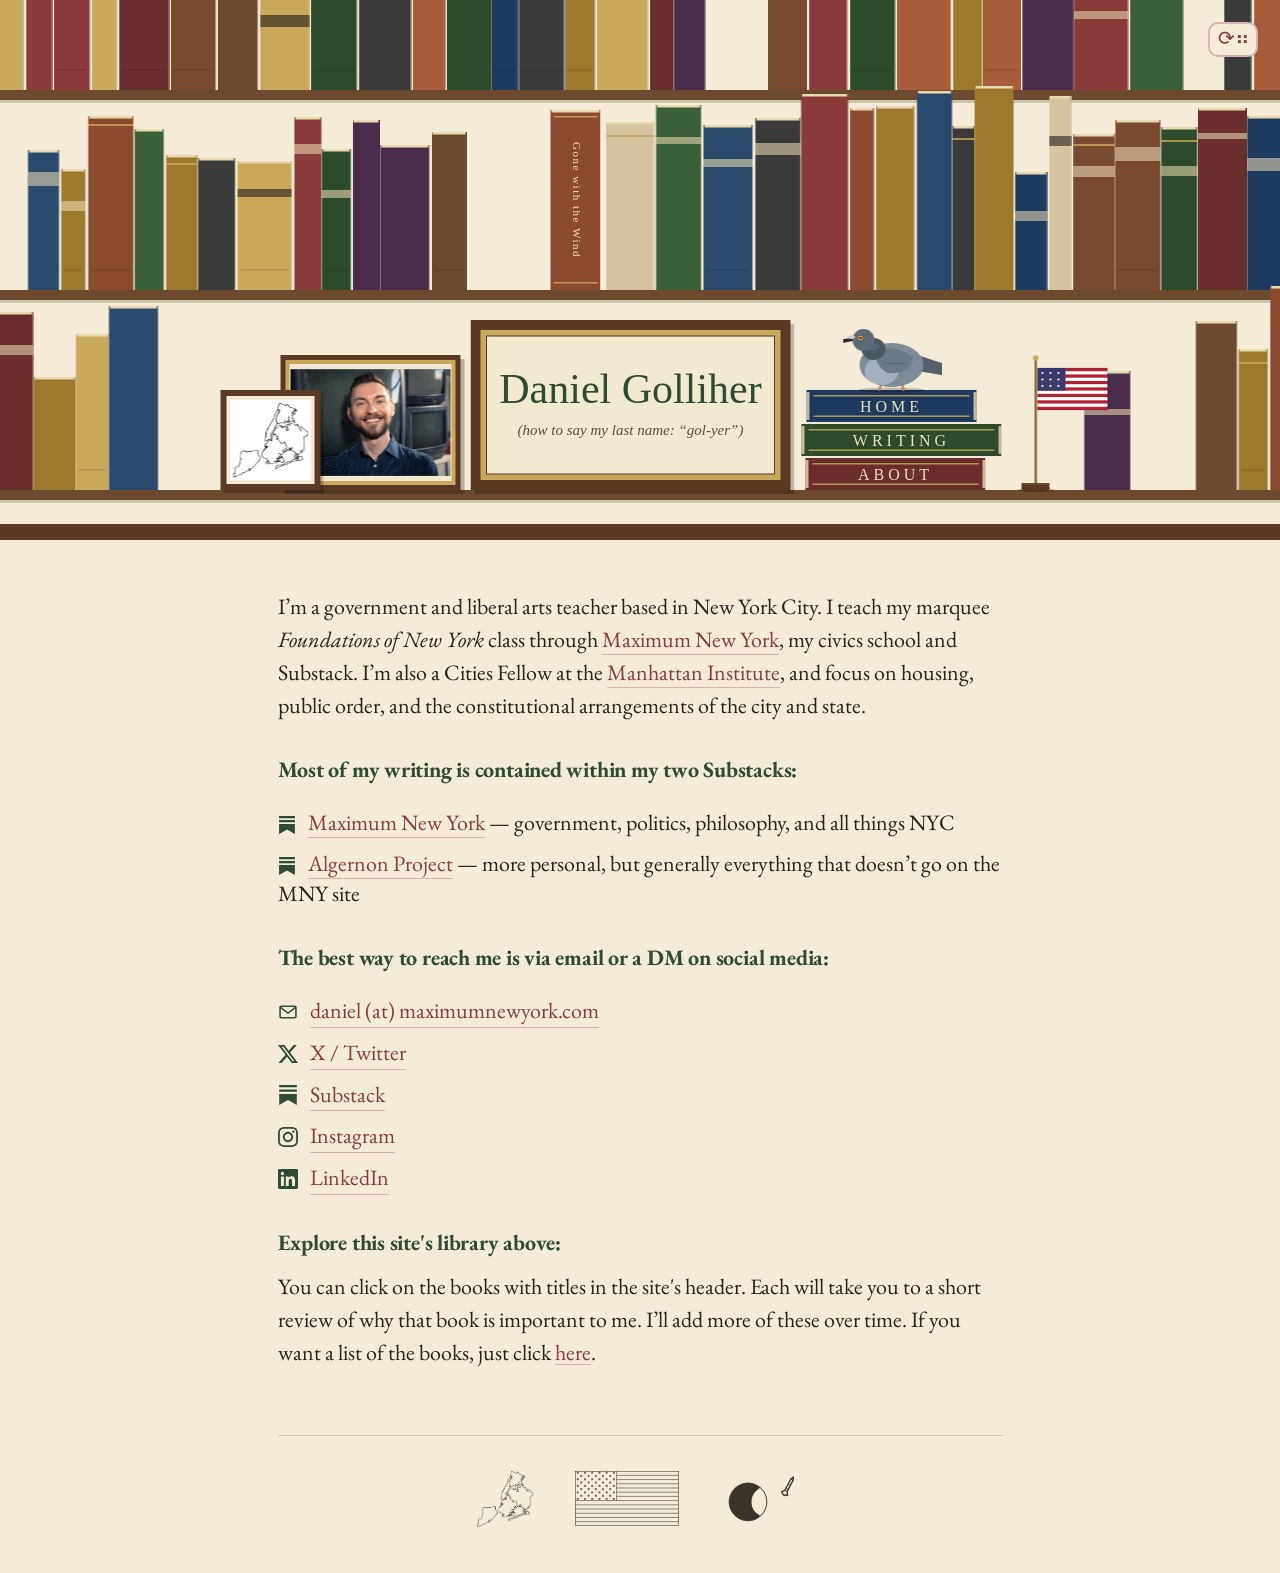
==== commit 629cb25b: "Add 'DG' favicon rendered in IM Fell English - lib/favicon-16.png (16×16) - lib/favicon-32.png (32×3" ====
--- a/index.html
+++ b/index.html
@@ -11,6 +11,9 @@
     gtag('config', 'G-GLKQCE09RE');
   </script>
   <meta charset="utf-8">
+  <link rel="icon" type="image/png" sizes="32x32" href="/lib/favicon-32.png">
+  <link rel="icon" type="image/png" sizes="16x16" href="/lib/favicon-16.png">
+  <link rel="apple-touch-icon" sizes="180x180" href="/lib/apple-touch-icon.png">
   <title>Daniel Golliher</title>
   <meta name="viewport" content="width=850">
   <meta name="description" content="Writer and teacher based in New York City. Founder of Maximum New York, Cities Fellow at the Manhattan Institute.">
